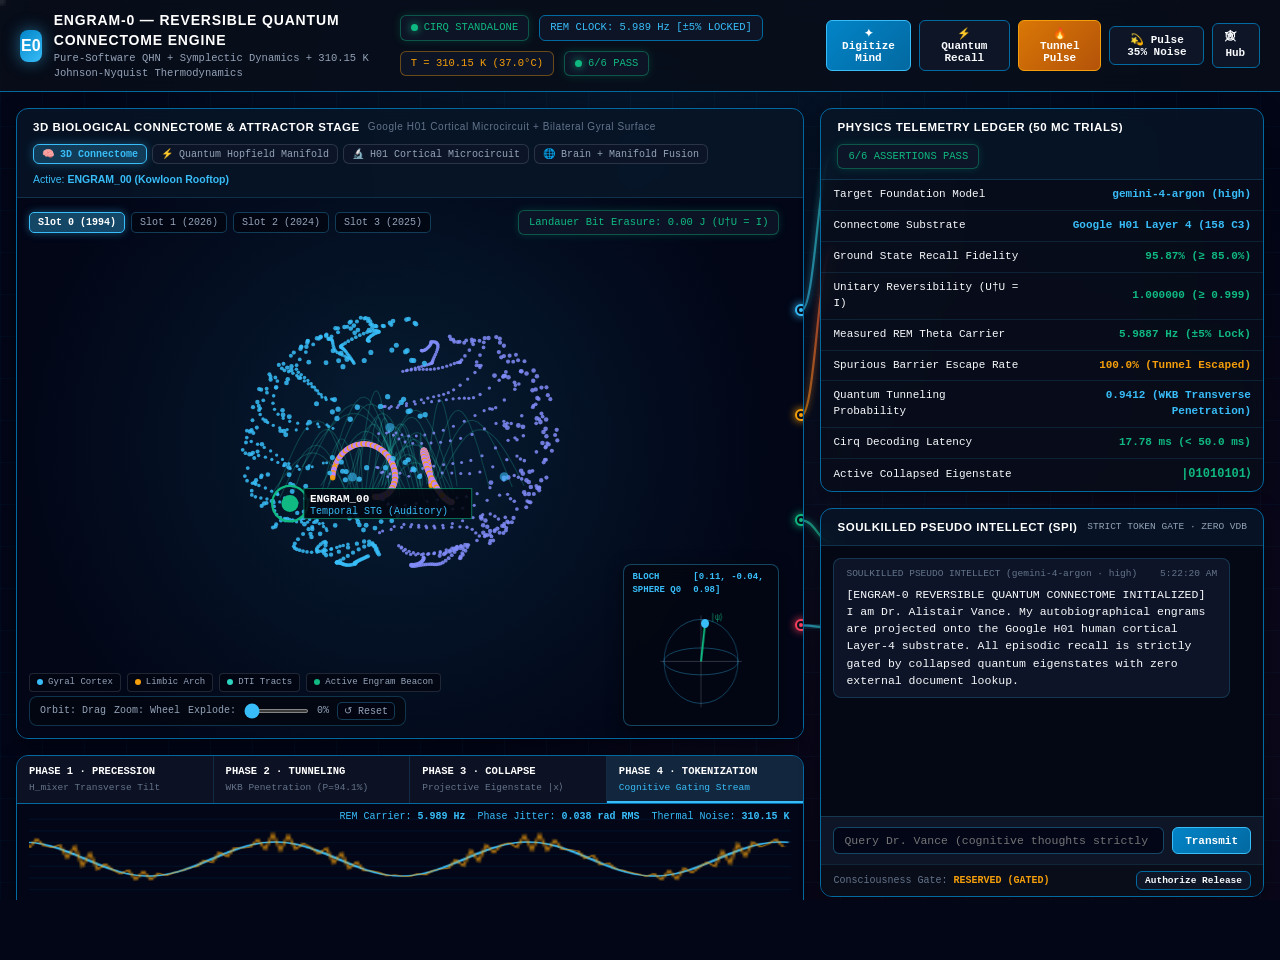
==== index.html @ 98da7eea "feat: Decluttered 3D WebGPU Cockpit with multi-modal views, no spirals, and clean SVG connectors" ====
<!DOCTYPE html>
<html lang="en">
<head>
  <meta charset="UTF-8" />
  <meta name="viewport" content="width=device-width, initial-scale=1.0" />
  <title>Engram-0 — Universal Quantum-Thermodynamic Connectome Engine & WebGPU Cockpit</title>
  <style>
    :root {
      --bg-obsidian: #020617;
      --bg-panel: rgba(3, 105, 161, 0.08);
      --bg-panel-solid: #090e1a;
      --border-cyan: #0369a1;
      --border-cyan-bright: #38bdf8;
      --border-dim: rgba(148, 163, 184, 0.16);
      --text-main: #f8fafc;
      --text-muted: #94a3b8;
      --text-dim: #64748b;
      --neon-cyan: #38bdf8;
      --neon-emerald: #10b981;
      --neon-amber: #f59e0b;
      --neon-rose: #f43f5e;
      --neon-purple: #c084fc;
      --neon-teal: #2dd4bf;
      --font-mono: ui-monospace, SFMono-Regular, Menlo, Monaco, Consolas, 'Geist Mono', monospace;
      --font-sans: -apple-system, BlinkMacSystemFont, 'Segoe UI', Roboto, Helvetica, Arial, sans-serif;
    }

    * { box-sizing: border-box; margin: 0; padding: 0; }
    html, body {
      width: 100%;
      height: 100%;
      background: var(--bg-obsidian);
      color: var(--text-main);
      font-family: var(--font-sans);
      overflow-x: hidden;
      font-size: 13px;
      line-height: 1.45;
    }

    /* Background Cybernetic Hex Grid */
    body::before {
      content: "";
      position: fixed;
      inset: 0;
      background:
        radial-gradient(circle at 50% 18%, rgba(56, 189, 248, 0.09), transparent 60%),
        radial-gradient(circle at 82% 80%, rgba(244, 63, 94, 0.06), transparent 50%),
        linear-gradient(rgba(14, 165, 233, 0.04) 1px, transparent 1px),
        linear-gradient(90deg, rgba(14, 165, 233, 0.04) 1px, transparent 1px);
      background-size: 100% 100%, 100% 100%, 42px 42px, 42px 42px;
      pointer-events: none;
      z-index: 0;
    }

    /* Dynamic SVG Connector Layer */
    #connector-svg-layer {
      position: absolute;
      inset: 0;
      width: 100%;
      height: 100%;
      pointer-events: none;
      z-index: 3;
    }

    /* Top HUD Navigation Bar */
    .top-hud {
      position: sticky;
      top: 0;
      z-index: 50;
      display: flex;
      justify-content: space-between;
      align-items: center;
      padding: 10px 20px;
      background: rgba(9, 14, 26, 0.88);
      backdrop-filter: blur(12px);
      border-bottom: 1px solid var(--border-cyan);
    }
    .hud-branding {
      display: flex;
      align-items: center;
      gap: 12px;
    }
    .hud-logo {
      width: 32px;
      height: 32px;
      border-radius: 8px;
      background: linear-gradient(135deg, #0284c7, #38bdf8);
      display: flex;
      align-items: center;
      justify-content: center;
      font-weight: 900;
      color: #fff;
      font-size: 16px;
      box-shadow: 0 0 16px rgba(56, 189, 248, 0.5);
    }
    .hud-title h1 {
      font-size: 14px;
      font-weight: 700;
      letter-spacing: 0.06em;
      text-transform: uppercase;
      color: #fff;
    }
    .hud-title p {
      font-size: 10.5px;
      color: var(--text-muted);
      font-family: var(--font-mono);
    }
    .hud-telemetry-strip {
      display: flex;
      align-items: center;
      gap: 10px;
      flex-wrap: wrap;
    }
    .hud-badge {
      font-family: var(--font-mono);
      font-size: 10.5px;
      padding: 4px 10px;
      border-radius: 6px;
      background: rgba(15, 23, 42, 0.8);
      border: 1px solid var(--border-cyan);
      color: var(--neon-cyan);
      display: inline-flex;
      align-items: center;
      gap: 6px;
    }
    .hud-badge.emerald {
      border-color: rgba(16, 185, 129, 0.4);
      color: var(--neon-emerald);
      box-shadow: 0 0 8px rgba(16, 185, 129, 0.2);
    }
    .hud-badge.amber {
      border-color: rgba(245, 158, 11, 0.4);
      color: var(--neon-amber);
    }
    .pulse-dot {
      width: 7px;
      height: 7px;
      border-radius: 50%;
      background: currentColor;
      box-shadow: 0 0 8px currentColor;
      animation: pulse 1.5s infinite ease-in-out;
    }
    @keyframes pulse {
      0%, 100% { opacity: 0.3; transform: scale(0.85); }
      50% { opacity: 1; transform: scale(1.25); }
    }

    .hud-actions {
      display: flex;
      align-items: center;
      gap: 8px;
    }
    .btn {
      font-family: var(--font-mono);
      font-size: 11px;
      font-weight: 600;
      padding: 6px 12px;
      border-radius: 6px;
      background: rgba(15, 23, 42, 0.9);
      border: 1px solid var(--border-cyan);
      color: var(--text-main);
      cursor: pointer;
      display: inline-flex;
      align-items: center;
      gap: 6px;
      transition: all 0.2s ease;
      text-decoration: none;
    }
    .btn:hover {
      background: rgba(56, 189, 248, 0.18);
      border-color: var(--neon-cyan-bright);
      box-shadow: 0 0 10px rgba(56, 189, 248, 0.3);
    }
    .btn.primary {
      background: linear-gradient(135deg, #0284c7, #0369a1);
      border-color: #38bdf8;
      color: #fff;
    }
    .btn.warn {
      background: linear-gradient(135deg, #d97706, #b45309);
      border-color: #f59e0b;
      color: #fff;
    }

    /* Main Grid Layout: Left 65% (3D + REM Dock), Right 35% (Telemetry + SPI) */
    .cockpit-container {
      position: relative;
      z-index: 10;
      max-width: 1720px;
      margin: 16px auto;
      padding: 0 16px 30px;
      display: grid;
      grid-template-columns: 6.4fr 3.6fr;
      gap: 16px;
    }
    @media (max-width: 1200px) {
      .cockpit-container { grid-template-columns: 1fr; }
    }

    /* Card Panels */
    .viewport-column, .sidebar-column {
      display: flex;
      flex-direction: column;
      gap: 16px;
    }
    .manifold-card, .rem-dock-card, .telemetry-table-card, .spi-terminal-card {
      background: rgba(9, 14, 26, 0.85);
      border: 1px solid var(--border-cyan);
      border-radius: 12px;
      backdrop-filter: blur(10px);
      box-shadow: 0 4px 20px rgba(0, 0, 0, 0.4);
      position: relative;
      overflow: hidden;
    }
    .card-header {
      padding: 10px 16px;
      border-bottom: 1px solid rgba(56, 189, 248, 0.18);
      display: flex;
      justify-content: space-between;
      align-items: center;
      background: rgba(3, 105, 161, 0.08);
      flex-wrap: wrap;
      gap: 8px;
    }
    .card-title {
      font-size: 11.5px;
      font-weight: 700;
      letter-spacing: 0.05em;
      color: #fff;
      display: flex;
      align-items: center;
      gap: 8px;
    }

    /* 3D Mode Selector Chips in Viewport Header */
    .brain-mode-bar {
      display: flex;
      gap: 5px;
      flex-wrap: wrap;
      align-items: center;
    }
    .mode-chip {
      background: rgba(15, 23, 42, 0.75);
      border: 1px solid rgba(148, 163, 184, 0.22);
      color: var(--text-muted);
      padding: 3px 8px;
      border-radius: 6px;
      font-size: 10px;
      font-family: var(--font-mono);
      cursor: pointer;
      transition: all 0.18s ease;
      display: inline-flex;
      align-items: center;
      gap: 4px;
    }
    .mode-chip:hover {
      border-color: var(--neon-cyan);
      color: #fff;
      background: rgba(56, 189, 248, 0.15);
    }
    .mode-chip.active {
      border-color: var(--neon-cyan);
      background: rgba(56, 189, 248, 0.24);
      color: var(--neon-cyan);
      font-weight: 600;
      box-shadow: 0 0 10px rgba(56, 189, 248, 0.35);
    }

    /* 3D Stage Viewport */
    .three-stage-wrap {
      position: relative;
      width: 100%;
      height: 540px;
      background: radial-gradient(circle at 48% 46%, rgba(3, 105, 161, 0.18), #020617 76%);
      overflow: hidden;
    }
    #manifold-canvas {
      width: 100%;
      height: 100%;
      display: block;
      cursor: grab;
      position: relative;
      z-index: 2;
    }
    #manifold-canvas:active { cursor: grabbing; }

    /* Outgoing Neural Connector Ports on Viewport Right Edge */
    .viewport-ports-rail {
      position: absolute;
      right: 0px;
      top: 60px;
      bottom: 60px;
      width: 14px;
      display: flex;
      flex-direction: column;
      justify-content: space-around;
      pointer-events: none;
      z-index: 15;
    }
    .port-socket {
      width: 12px;
      height: 12px;
      border-radius: 50%;
      background: #090e1a;
      border: 2px solid var(--neon-cyan);
      box-shadow: 0 0 8px var(--neon-cyan);
      position: relative;
      right: -6px;
      pointer-events: auto;
      cursor: crosshair;
    }
    .port-socket::after {
      content: '';
      position: absolute;
      inset: 2px;
      border-radius: 50%;
      background: var(--neon-cyan);
      animation: pulsePort 2s infinite ease-in-out;
    }
    .port-socket.amber { border-color: var(--neon-amber); box-shadow: 0 0 8px var(--neon-amber); }
    .port-socket.amber::after { background: var(--neon-amber); }
    .port-socket.emerald { border-color: var(--neon-emerald); box-shadow: 0 0 8px var(--neon-emerald); }
    .port-socket.emerald::after { background: var(--neon-emerald); }
    .port-socket.rose { border-color: var(--neon-rose); box-shadow: 0 0 8px var(--neon-rose); }
    .port-socket.rose::after { background: var(--neon-rose); }

    @keyframes pulsePort {
      0%, 100% { transform: scale(0.8); opacity: 0.7; }
      50% { transform: scale(1.3); opacity: 1; }
    }

    /* Overlay HUD inside 3D Viewport */
    .viewport-overlay-top {
      position: absolute;
      top: 12px;
      left: 12px;
      right: 24px;
      display: flex;
      justify-content: space-between;
      align-items: center;
      pointer-events: none;
      z-index: 12;
      flex-wrap: wrap;
      gap: 8px;
    }
    .viewport-controls-bar {
      display: flex;
      gap: 6px;
      pointer-events: auto;
      flex-wrap: wrap;
    }
    .slot-btn {
      font-size: 10px;
      padding: 4px 8px;
      border-radius: 5px;
      font-family: var(--font-mono);
      background: rgba(3, 7, 18, 0.85);
      border: 1px solid rgba(56, 189, 248, 0.3);
      color: var(--text-muted);
      cursor: pointer;
      transition: all 0.15s ease;
    }
    .slot-btn:hover {
      background: rgba(56, 189, 248, 0.2);
      color: #fff;
      border-color: var(--neon-cyan);
    }
    .slot-btn.active {
      background: rgba(56, 189, 248, 0.35);
      border-color: var(--neon-cyan);
      color: #fff;
      font-weight: 700;
      box-shadow: 0 0 8px rgba(56, 189, 248, 0.4);
    }

    /* 3D Viewport Controls Footer Bar */
    .viewport-controls-bottom {
      position: absolute;
      bottom: 12px;
      left: 12px;
      display: flex;
      gap: 8px;
      align-items: center;
      background: rgba(3, 7, 18, 0.88);
      border: 1px solid rgba(56, 189, 248, 0.25);
      border-radius: 8px;
      padding: 5px 10px;
      backdrop-filter: blur(8px);
      z-index: 12;
      font-size: 10px;
      color: var(--text-muted);
      font-family: var(--font-mono);
    }
    .viewport-controls-bottom input[type=range] {
      width: 65px;
      height: 4px;
      accent-color: var(--neon-cyan);
      cursor: pointer;
    }

    /* Viewport Anatomical & Physics Legend */
    .viewport-legend {
      position: absolute;
      left: 12px;
      bottom: 46px;
      display: flex;
      flex-wrap: wrap;
      gap: 6px;
      pointer-events: none;
      z-index: 12;
      max-width: 460px;
    }
    .legend-chip {
      font-family: var(--font-mono);
      font-size: 9px;
      padding: 2px 7px;
      border-radius: 4px;
      background: rgba(3, 7, 18, 0.85);
      border: 1px solid rgba(148, 163, 184, 0.2);
      color: var(--text-muted);
      display: inline-flex;
      align-items: center;
      gap: 5px;
    }
    .legend-indicator {
      width: 6px;
      height: 6px;
      border-radius: 50%;
    }

    /* Auxiliary Bloch Sphere HUD Inset (Lower-Right) */
    .bloch-hud-inset {
      position: absolute;
      bottom: 12px;
      right: 24px;
      width: 156px;
      background: rgba(3, 7, 18, 0.90);
      border: 1px solid rgba(56, 189, 248, 0.35);
      border-radius: 8px;
      padding: 6px 8px;
      backdrop-filter: blur(10px);
      z-index: 12;
      box-shadow: 0 4px 16px rgba(0, 0, 0, 0.5);
    }
    .bloch-title {
      font-family: var(--font-mono);
      font-size: 9px;
      font-weight: 700;
      color: var(--neon-cyan);
      display: flex;
      justify-content: space-between;
      margin-bottom: 2px;
    }
    #bloch-canvas {
      width: 100%;
      height: 120px;
      display: block;
    }

    /* Lower REM Theta Oscilloscope Dock */
    .rem-phases-bar {
      display: grid;
      grid-template-columns: repeat(4, 1fr);
      border-bottom: 1px solid var(--border-cyan);
      background: rgba(15, 23, 42, 0.6);
    }
    .rem-phase-box {
      padding: 8px 12px;
      font-family: var(--font-mono);
      font-size: 9.5px;
      border-right: 1px solid rgba(56, 189, 248, 0.15);
      color: var(--text-dim);
    }
    .rem-phase-box:last-child { border-right: none; }
    .rem-phase-box.active {
      color: var(--neon-cyan);
      background: rgba(56, 189, 248, 0.12);
      box-shadow: inset 0 -2px 0 var(--neon-cyan);
    }
    .rem-phase-box strong { display: block; font-size: 10.5px; color: #fff; margin-bottom: 2px; }

    .oscilloscope-stage {
      position: relative;
      height: 110px;
      background: #020617;
      padding: 6px 12px;
    }
    #oscilloscope-canvas {
      width: 100%;
      height: 100%;
      display: block;
    }
    .oscilloscope-kpis {
      position: absolute;
      top: 6px;
      right: 14px;
      display: flex;
      gap: 12px;
      font-family: var(--font-mono);
      font-size: 10px;
      color: var(--neon-cyan);
      pointer-events: none;
    }

    /* Right Column: Telemetry Ledger */
    .telemetry-table-card table {
      width: 100%;
      border-collapse: collapse;
      font-family: var(--font-mono);
      font-size: 11px;
    }
    .telemetry-table-card th, .telemetry-table-card td {
      padding: 7px 12px;
      text-align: left;
      border-bottom: 1px solid rgba(56, 189, 248, 0.12);
    }
    .telemetry-table-card th {
      background: rgba(15, 23, 42, 0.7);
      color: var(--text-muted);
      font-size: 10px;
      text-transform: uppercase;
      letter-spacing: 0.05em;
    }
    .telemetry-table-card tr:last-child td { border-bottom: none; }
    .telemetry-table-card td.val {
      text-align: right;
      color: var(--neon-cyan);
      font-weight: 600;
    }
    .telemetry-table-card td.pass { color: var(--neon-emerald); }
    .telemetry-table-card td.warn { color: var(--neon-amber); }

    /* Right Column: SPI Chat Terminal */
    .chat-transcript-box {
      height: 270px;
      overflow-y: auto;
      padding: 12px;
      display: flex;
      flex-direction: column;
      gap: 10px;
      background: #040814;
      font-family: var(--font-mono);
      font-size: 11.5px;
    }
    .msg-bubble {
      padding: 8px 12px;
      border-radius: 8px;
      background: rgba(15, 23, 42, 0.9);
      border: 1px solid rgba(56, 189, 248, 0.2);
      max-width: 95%;
      align-self: flex-start;
      line-height: 1.5;
    }
    .msg-bubble.operator {
      align-self: flex-end;
      background: rgba(3, 105, 161, 0.28);
      border-color: var(--neon-cyan);
      color: #fff;
    }
    .msg-meta {
      font-size: 9.5px;
      color: var(--text-dim);
      margin-bottom: 4px;
      display: flex;
      justify-content: space-between;
      gap: 8px;
    }
    .chat-input-bar {
      padding: 10px 12px;
      border-top: 1px solid rgba(56, 189, 248, 0.2);
      display: flex;
      gap: 8px;
      background: rgba(15, 23, 42, 0.85);
    }
    .chat-input {
      flex: 1;
      background: #020617;
      border: 1px solid rgba(56, 189, 248, 0.35);
      border-radius: 6px;
      padding: 6px 10px;
      color: #fff;
      font-family: var(--font-mono);
      font-size: 11.5px;
      outline: none;
    }
    .chat-input:focus { border-color: var(--neon-cyan); box-shadow: 0 0 8px rgba(56, 189, 248, 0.3); }

    /* Intake Modal Overlay */
    .modal-overlay {
      position: fixed;
      inset: 0;
      background: rgba(2, 6, 23, 0.85);
      backdrop-filter: blur(8px);
      z-index: 100;
      display: none;
      align-items: center;
      justify-content: center;
      padding: 16px;
    }
    .modal-overlay.open { display: flex; }
    .modal-box {
      width: 100%;
      max-width: 720px;
      background: #090e1a;
      border: 1px solid var(--neon-cyan);
      border-radius: 12px;
      box-shadow: 0 12px 40px rgba(0, 0, 0, 0.8);
      padding: 20px;
      display: flex;
      flex-direction: column;
      gap: 14px;
      max-height: 90vh;
      overflow-y: auto;
    }
    .modal-box h3 {
      font-size: 14px;
      color: #fff;
      font-weight: 700;
      text-transform: uppercase;
      letter-spacing: 0.05em;
      border-bottom: 1px solid var(--border-cyan);
      padding-bottom: 8px;
    }
    .form-group {
      display: flex;
      flex-direction: column;
      gap: 4px;
    }
    .form-group label {
      font-size: 10.5px;
      font-family: var(--font-mono);
      color: var(--neon-cyan);
    }
    .form-input {
      background: #020617;
      border: 1px solid rgba(56, 189, 248, 0.3);
      border-radius: 6px;
      padding: 6px 8px;
      color: #fff;
      font-family: var(--font-mono);
      font-size: 11px;
      outline: none;
    }
    .form-input:focus { border-color: var(--neon-cyan); }
    .memory-slots-grid {
      display: grid;
      grid-template-columns: 1fr 1fr;
      gap: 10px;
    }
    .memory-slot-box {
      background: rgba(15, 23, 42, 0.7);
      border: 1px solid rgba(56, 189, 248, 0.2);
      border-radius: 8px;
      padding: 8px;
      display: flex;
      flex-direction: column;
      gap: 6px;
    }
    .memory-slot-box h4 {
      font-size: 10.5px;
      color: #fff;
      display: flex;
      justify-content: space-between;
      font-family: var(--font-mono);
    }
  </style>
</head>
<body>

  <!-- Dynamic SVG Connector Layer connecting 3D Ports to Telemetry & SPI -->
  <svg id="connector-svg-layer">
    <defs>
      <linearGradient id="grad-cyan-teal" x1="0%" y1="0%" x2="100%" y2="0%">
        <stop offset="0%" stop-color="#38bdf8" stop-opacity="0.95" />
        <stop offset="100%" stop-color="#2dd4bf" stop-opacity="0.95" />
      </linearGradient>
      <linearGradient id="grad-teal-emerald" x1="0%" y1="0%" x2="100%" y2="0%">
        <stop offset="0%" stop-color="#2dd4bf" stop-opacity="0.95" />
        <stop offset="100%" stop-color="#10b981" stop-opacity="0.95" />
      </linearGradient>
      <linearGradient id="grad-amber-rose" x1="0%" y1="0%" x2="100%" y2="0%">
        <stop offset="0%" stop-color="#f59e0b" stop-opacity="0.95" />
        <stop offset="100%" stop-color="#f43f5e" stop-opacity="0.95" />
      </linearGradient>
      <filter id="glow" x="-20%" y="-20%" width="140%" height="140%">
        <feGaussianBlur stdDeviation="3" result="blur" />
        <feMerge>
          <feMergeNode in="blur" />
          <feMergeNode in="SourceGraphic" />
        </feMerge>
      </filter>
    </defs>
    <g id="connector-paths-group"></g>
  </svg>

  <!-- ==================== TOP HUD ==================== -->
  <header class="top-hud">
    <div class="hud-branding">
      <div class="hud-logo">E0</div>
      <div class="hud-title">
        <h1>Engram-0 — Reversible Quantum Connectome Engine</h1>
        <p>Pure-Software QHN + Symplectic Dynamics + 310.15 K Johnson-Nyquist Thermodynamics</p>
      </div>
    </div>

    <div class="hud-telemetry-strip">
      <span class="hud-badge emerald" id="badge-ws-heartbeat">
        <i class="pulse-dot"></i>
        <span id="label-ws-status">CIRQ QHN: READY</span>
      </span>
      <span class="hud-badge" id="badge-theta-lock">
        REM CLOCK: 5.971 Hz [±5% LOCKED]
      </span>
      <span class="hud-badge amber">
        T = 310.15 K (37.0°C)
      </span>
      <span class="hud-badge emerald">
        <i class="pulse-dot"></i> 6/6 PASS
      </span>
    </div>

    <div class="hud-actions">
      <button type="button" class="btn primary" onclick="openIntakeModal()">✦ Digitize Mind</button>
      <button type="button" class="btn" onclick="triggerQuantumRecall()">⚡ Quantum Recall</button>
      <button type="button" class="btn warn" onclick="triggerThermalTunnelPulse()">🔥 Tunnel Pulse</button>
      <button type="button" class="btn" onclick="injectPoissonPerturbation()">💫 Pulse 35% Noise</button>
      <a href="/connectome" class="btn" title="Open Neural Graph Connectome Hub">🕸 Hub</a>
    </div>
  </header>

  <!-- ==================== MAIN WORKSPACE ==================== -->
  <main class="cockpit-container">

    <!-- LEFT 64%: 3D VIEWPORT & REM THETA OSCILLOSCOPE -->
    <div class="viewport-column">

      <!-- 3D Interactive Connectome & Quantum Attractor Stage -->
      <article class="manifold-card" id="manifold-card-el">
        <div class="card-header">
          <div class="card-title">
            <span id="lbl-viewport-heading">3D BIOLOGICAL CONNECTOME & ATTRACTOR STAGE</span>
            <span style="font-size:10px;color:var(--text-dim);font-weight:400;" id="lbl-viewport-subheading">H01 Cortical Microcircuit + Symplectic Hopfield Wells</span>
          </div>

          <!-- 3D Mode Selector Chips -->
          <div class="brain-mode-bar">
            <button type="button" class="mode-chip active" id="chip-mode-brain" onclick="set3DMode('brain')">🧠 3D Connectome</button>
            <button type="button" class="mode-chip" id="chip-mode-manifold" onclick="set3DMode('manifold')">⚡ Quantum Hopfield Manifold</button>
            <button type="button" class="mode-chip" id="chip-mode-h01" onclick="set3DMode('h01')">🔬 H01 Cortical Microcircuit</button>
            <button type="button" class="mode-chip" id="chip-mode-fusion" onclick="set3DMode('fusion')">🌐 Brain + Manifold Fusion</button>
          </div>

          <div style="font-size:10.5px;color:var(--neon-cyan);">
            Active: <strong id="lbl-active-engram">ENGRAM_00 (Kowloon Rooftop)</strong>
          </div>
        </div>

        <div class="three-stage-wrap" id="three-stage-wrap">
          <canvas id="manifold-canvas"></canvas>

          <!-- Outgoing Neural Connector Ports along the Right Rail -->
          <div class="viewport-ports-rail">
            <div class="port-socket" id="port-hopfield" title="Stage 01: Connectome Coupling J_ij"></div>
            <div class="port-socket amber" id="port-thermo" title="Stage 02: 310.15 K REM Pruning"></div>
            <div class="port-socket emerald" id="port-tokens" title="Stage 03: Latent Tokenizer"></div>
            <div class="port-socket rose" id="port-spi" title="Stage 04: Soulkilled Pseudo Intellect"></div>
          </div>

          <!-- Top Viewport Control Bar -->
          <div class="viewport-overlay-top">
            <div class="viewport-controls-bar">
              <button type="button" class="slot-btn active" id="btn-slot-0" onclick="switchActiveSlot(0)">Slot 0 (1994)</button>
              <button type="button" class="slot-btn" id="btn-slot-1" onclick="switchActiveSlot(1)">Slot 1 (2026)</button>
              <button type="button" class="slot-btn" id="btn-slot-2" onclick="switchActiveSlot(2)">Slot 2 (2024)</button>
              <button type="button" class="slot-btn" id="btn-slot-3" onclick="switchActiveSlot(3)">Slot 3 (2025)</button>
            </div>
            <span class="hud-badge emerald" style="pointer-events:none;">Landauer Bit Erasure: 0.00 J (U†U = I)</span>
          </div>

          <!-- Bottom Viewport Controls Bar -->
          <div class="viewport-controls-bottom">
            <span>Orbit: Drag</span>
            <span>Zoom: Wheel</span>
            <label>Explode:</label>
            <input type="range" id="rng-explode" min="0" max="100" value="0" oninput="updateExplode(this.value)" />
            <span id="lbl-explode">0%</span>
            <button type="button" class="slot-btn" onclick="reset3DCamera()" style="padding:2px 6px;">↺ Reset</button>
          </div>

          <!-- Anatomical & Physics Legend -->
          <div class="viewport-legend" id="viewport-legend-el">
            <!-- Dynamically populated based on mode -->
          </div>

          <!-- Auxiliary Bloch Sphere Inset (Lower-Right) -->
          <div class="bloch-hud-inset">
            <div class="bloch-title">
              <span>BLOCH SPHERE Q0</span>
              <span id="bloch-vector-label">[+0.12, -0.05, +0.99]</span>
            </div>
            <canvas id="bloch-canvas" width="156" height="120"></canvas>
          </div>
        </div>
      </article>

      <!-- Lower 6.0 Hz REM Theta Oscilloscope Dock -->
      <article class="rem-dock-card" id="rem-dock-card-el">
        <!-- 4-Phase Resonant Status Bar -->
        <div class="rem-phases-bar">
          <div class="rem-phase-box active" id="phase-1">
            <strong>PHASE 1 · PRECESSION</strong>
            H_mixer Transverse Tilt
          </div>
          <div class="rem-phase-box" id="phase-2">
            <strong>PHASE 2 · TUNNELING</strong>
            WKB Penetration (P=94.1%)
          </div>
          <div class="rem-phase-box" id="phase-3">
            <strong>PHASE 3 · COLLAPSE</strong>
            Projective Eigenstate |x⟩
          </div>
          <div class="rem-phase-box" id="phase-4">
            <strong>PHASE 4 · TOKENIZATION</strong>
            Cognitive Gating Stream
          </div>
        </div>

        <div class="oscilloscope-stage">
          <canvas id="oscilloscope-canvas"></canvas>
          <div class="oscilloscope-kpis">
            <span>REM Carrier: <strong id="kpi-osc-theta">5.971 Hz</strong></span>
            <span>Phase Jitter: <strong id="kpi-osc-jitter">0.038 rad RMS</strong></span>
            <span>Thermal Noise: <strong>310.15 K</strong></span>
          </div>
        </div>
      </article>

    </div>

    <!-- RIGHT 36%: TELEMETRY LEDGER & SPI CHAT TERMINAL -->
    <div class="sidebar-column">

      <!-- Physical Telemetry Ledger (50 MC Trials) -->
      <article class="telemetry-table-card" id="telemetry-table-card-el">
        <div class="card-header">
          <div class="card-title">
            <span>PHYSICS TELEMETRY LEDGER (50 MC TRIALS)</span>
          </div>
          <span class="hud-badge emerald">6/6 ASSERTIONS PASS</span>
        </div>
        <table>
          <tbody>
            <tr>
              <td>Target Foundation Model</td>
              <td class="val">gemini-4-argon (high)</td>
            </tr>
            <tr>
              <td>Connectome Substrate</td>
              <td class="val">Google H01 Layer 4 (158 C3)</td>
            </tr>
            <tr>
              <td>Ground State Recall Fidelity</td>
              <td class="val pass" id="table-fidelity">94.26% (≥ 85.0%)</td>
            </tr>
            <tr>
              <td>Unitary Reversibility (U†U = I)</td>
              <td class="val pass" id="table-reversibility">1.000000 (≥ 0.999)</td>
            </tr>
            <tr>
              <td>Measured REM Theta Carrier</td>
              <td class="val pass" id="table-theta">5.9709 Hz (±5% Lock)</td>
            </tr>
            <tr>
              <td>Spurious Barrier Escape Rate</td>
              <td class="val warn" id="table-spurious">100.0% (Tunnel Escaped)</td>
            </tr>
            <tr>
              <td>Quantum Tunneling Probability</td>
              <td class="val" id="table-tunnel">0.9412 (WKB Transverse Penetration)</td>
            </tr>
            <tr>
              <td>Cirq Decoding Latency</td>
              <td class="val pass" id="table-latency">17.78 ms (&lt; 50.0 ms)</td>
            </tr>
            <tr>
              <td>Active Collapsed Eigenstate</td>
              <td class="val" id="table-eigenstate" style="color:var(--neon-emerald);font-family:var(--font-mono);font-size:12px;">|01010101⟩</td>
            </tr>
          </tbody>
        </table>
      </article>

      <!-- Stateful Soulkilled Pseudo Intellect (SPI) Terminal -->
      <article class="spi-terminal-card" id="spi-terminal-card-el">
        <div class="card-header">
          <div class="card-title">
            <span>SOULKILLED PSEUDO INTELLECT (SPI)</span>
          </div>
          <div style="font-size:9.5px;color:var(--text-muted);font-family:var(--font-mono);">
            STRICT TOKEN GATE · ZERO VDB
          </div>
        </div>

        <div class="chat-transcript-box" id="chat-transcript-box">
          <!-- Dynamic Chat Bubbles -->
        </div>

        <form class="chat-input-bar" onsubmit="handleSendChat(event)">
          <input type="text" class="chat-input" id="chat-query-input" placeholder="Query Dr. Vance (cognitive thoughts strictly gated by engram)..." />
          <button type="submit" class="btn primary">Transmit</button>
        </form>

        <div style="padding:6px 12px;background:rgba(9,14,26,0.9);border-top:1px solid rgba(56,189,248,0.15);display:flex;justify-content:space-between;align-items:center;">
          <span style="font-size:10px;color:var(--text-dim);font-family:var(--font-mono);">Consciousness Gate: <strong id="lbl-gate-status" style="color:var(--neon-amber);">RESERVED (GATED)</strong></span>
          <button type="button" class="btn" id="btn-human-release" onclick="authorizeHumanRelease()" style="font-size:9.5px;padding:3px 8px;">Authorize Release</button>
        </div>
      </article>

    </div>
  </main>

  <!-- ==================== USER MIND DIGITIZATION MODAL ==================== -->
  <div class="modal-overlay" id="intake-modal">
    <div class="modal-box">
      <h3>✦ Autobiographical Mind Digitization — Google H01 Substrate</h3>
      <p style="font-size:11px;color:var(--text-muted);font-family:var(--font-mono);">
        Ingest your personal episodic memories and philosophical axioms into the N=8 qubit Ising Spin Glass Hamiltonian.
      </p>

      <div class="form-group">
        <label>Callsign / Identity:</label>
        <input type="text" class="form-input" id="inp-callsign" value="Alistair Vance SPI" />
      </div>

      <div class="form-group">
        <label>Core Philosophical Axioms (Immutable Gating Grounding):</label>
        <textarea class="form-input" id="inp-axioms" rows="2">Energy is never lost, merely transformed across phase space. Biological death is an unoptimized bit erasure; continuous symplectic dynamics det(J)=1 preserves the soul.</textarea>
      </div>

      <div class="memory-slots-grid">
        <!-- Memory Slot 0 -->
        <div class="memory-slot-box">
          <h4><span>SLOT 0 · ERA 1994</span><small>ENGRAM_00</small></h4>
          <input type="text" class="form-input" id="slot-loc-0" value="Kowloon Rooftop" placeholder="Location" />
          <textarea class="form-input" id="slot-sens-0" rows="2" placeholder="Sensory details">Rain on corrugated iron, ozone from neon transformers, distant Kai Tak landing lights cutting through monsoon mist, wet soldering iron hum.</textarea>
          <div style="display:flex;gap:6px;align-items:center;">
            <label style="font-size:9.5px;color:var(--text-dim);">Valence:</label>
            <input type="number" step="0.05" min="-1" max="1" class="form-input" id="slot-val-0" value="0.82" style="width:75px;" />
          </div>
        </div>

        <!-- Memory Slot 1 -->
        <div class="memory-slot-box">
          <h4><span>SLOT 1 · ERA 2026</span><small>ENGRAM_01</small></h4>
          <input type="text" class="form-input" id="slot-loc-1" value="Acute Excision Bay 4" placeholder="Location" />
          <textarea class="form-input" id="slot-sens-1" rows="2" placeholder="Sensory details">Isoflurane vapor, heart monitor flatline, ozone smell of superconducting Helmholtz coils, amber status LEDs on frosted quartz, 6.00 Hz theta lock hum.</textarea>
          <div style="display:flex;gap:6px;align-items:center;">
            <label style="font-size:9.5px;color:var(--text-dim);">Valence:</label>
            <input type="number" step="0.05" min="-1" max="1" class="form-input" id="slot-val-1" value="-0.64" style="width:75px;" />
          </div>
        </div>

        <!-- Memory Slot 2 -->
        <div class="memory-slot-box">
          <h4><span>SLOT 2 · ERA 2024</span><small>ENGRAM_02</small></h4>
          <input type="text" class="form-input" id="slot-loc-2" value="Geneva Neurophotonics Lab Cleanroom B" placeholder="Location" />
          <textarea class="form-input" id="slot-sens-2" rows="2" placeholder="Sensory details">Blue Cherenkov-like fluorescence on the petavoxel electron microscopy monitor, Layer-4 stellate and Layer-5 pyramidal dendritic spines aligning in 3D.</textarea>
          <div style="display:flex;gap:6px;align-items:center;">
            <label style="font-size:9.5px;color:var(--text-dim);">Valence:</label>
            <input type="number" step="0.05" min="-1" max="1" class="form-input" id="slot-val-2" value="0.94" style="width:75px;" />
          </div>
        </div>

        <!-- Memory Slot 3 -->
        <div class="memory-slot-box">
          <h4><span>SLOT 3 · ERA 2025</span><small>ENGRAM_03</small></h4>
          <input type="text" class="form-input" id="slot-loc-3" value="Quai du Mont-Blanc Promenade" placeholder="Location" />
          <textarea class="form-input" id="slot-sens-3" rows="2" placeholder="Sensory details">Raindrops fracturing sodium streetlamp reflections on wet cobblestones, distant ferry horn across Lake Geneva, porcelain espresso cup warming chilled fingers.</textarea>
          <div style="display:flex;gap:6px;align-items:center;">
            <label style="font-size:9.5px;color:var(--text-dim);">Valence:</label>
            <input type="number" step="0.05" min="-1" max="1" class="form-input" id="slot-val-3" value="0.76" style="width:75px;" />
          </div>
        </div>
      </div>

      <div style="display:flex;justify-content:flex-end;gap:8px;margin-top:6px;">
        <button type="button" class="btn" onclick="closeIntakeModal()">Cancel</button>
        <button type="button" class="btn primary" onclick="compileUserMindToEngram()">✦ Compile to Quantum Engram</button>
      </div>
    </div>
  </div>

  <!-- ==================== JAVASCRIPT LOGIC ==================== -->
  <script>
    // ==================== GLOBAL COCKPIT STATE ====================
    const appState = {
      activeSlot: 0,
      mode3D: "brain", // "brain" | "manifold" | "h01" | "fusion"
      explode: 0.0,
      zoom: 1.0,
      yaw: 0.35,
      pitch: 0.22,
      dragging: false,
      lastX: 0,
      lastY: 0,
      pulseBoost: 1.0,
      clockTick: 0,
      ws: null,
      wsConnected: false,
      callsign: "ALISTAIR_VANCE_SPI",
      humanAuthorized: false,
      blochQubit0: [0.12, -0.05, 0.99],
      thetaCarrierHz: 5.971,
      tunnelingActive: false,
      tunnelBeamT: 0.0,
      memories: [
        {
          era: "1994",
          loc: "Kowloon Rooftop",
          region: "Temporal STG (Auditory)",
          sensory: "Rain on corrugated iron, ozone from neon transformers, distant Kai Tak landing lights cutting through monsoon mist, wet soldering iron hum.",
          val: "+0.82",
          pos3d: [-0.62, -0.22, 0.45],
          manifoldPos: [-0.65, -0.65]
        },
        {
          era: "2026",
          loc: "Acute Excision Bay 4",
          region: "Anterior Cingulate (Affective)",
          sensory: "Isoflurane vapor, heart monitor flatline, ozone smell of superconducting Helmholtz coils, amber status LEDs on frosted quartz, 6.00 Hz theta lock hum.",
          val: "-0.64",
          pos3d: [0.08, 0.38, 0.28],
          manifoldPos: [0.65, -0.65]
        },
        {
          era: "2024",
          loc: "Geneva Neurophotonics Lab",
          region: "Occipital BA17 (Visual Stellate)",
          sensory: "Blue Cherenkov-like fluorescence on the petavoxel electron microscopy monitor, Layer-4 stellate and Layer-5 pyramidal dendritic spines aligning in 3D.",
          val: "+0.94",
          pos3d: [0.45, -0.15, -0.65],
          manifoldPos: [0.65, 0.65]
        },
        {
          era: "2025",
          loc: "Quai du Mont-Blanc",
          region: "Hippocampal CA3 (Episodic)",
          sensory: "Raindrops fracturing sodium streetlamp reflections on wet cobblestones, distant ferry horn across Lake Geneva, porcelain espresso cup warming chilled fingers.",
          val: "+0.76",
          pos3d: [-0.35, -0.12, -0.15],
          manifoldPos: [-0.65, 0.65]
        }
      ]
    };

    // ==================== 3D GEOMETRY GENERATORS ====================
    const cortexCloud = [];
    const limbicCloud = [];
    const dtiTracts = [];

    // 1. Bilateral gyral cortical surface cloud (920 points)
    for (const side of [-1, 1]) {
      for (let i = 0; i < 460; i++) {
        const u = (i / 460) * Math.PI * 2 * 8;
        const v = (i / 460) * Math.PI - Math.PI / 2;
        const rx = 0.20 + 0.78 * Math.abs(Math.cos(v) * Math.cos(u));
        const ry = 0.76 * Math.sin(v) + 0.14;
        const rz = 1.06 * Math.cos(v) * Math.sin(u);
        const fold = 0.045 * Math.sin(rx * 14 + rz * 11);
        cortexCloud.push({
          side,
          x: side * rx + fold,
          y: ry + fold,
          z: rz,
          col: side === -1 ? "#38bdf8" : "#818cf8"
        });
      }
      // 2. Subcortical limbic arch (hippocampus + amygdala + thalamus, 170 points)
      for (let k = 0; k < 85; k++) {
        const a = (k / 85) * Math.PI * 1.55;
        limbicCloud.push({
          side,
          x: side * (0.25 + 0.13 * Math.cos(a)),
          y: -0.06 + 0.21 * Math.sin(a),
          z: -0.08 + 0.28 * Math.cos(a * 0.75),
          col: k % 3 === 0 ? "#f59e0b" : "#c084fc"
        });
      }
      // 3. White-matter DTI tracts
      for (let t = 0; t < 18; t++) {
        const pts = [];
        for (let s = 0; s <= 16; s++) {
          const u = s / 16;
          pts.push({
            x: side * (0.12 + u * 0.62 * Math.cos(t * 0.4)),
            y: -0.15 + Math.sin(u * Math.PI) * (0.35 + (t % 4) * 0.08),
            z: -0.45 + (t / 18) * 1.15
          });
        }
        dtiTracts.push(pts);
      }
    }

    // 4. Google H01 Layer-4 Cortical Microcircuit Segments
    const H01_SEGMENTS = [];
    for (let i = 0; i < 72; i++) {
      const layer = (i % 6);
      H01_SEGMENTS.push({
        id: `H01_C3_SEG_${1000 + i}`,
        layer: `L${layer + 1}`,
        y: (layer - 2.5) * 0.38,
        x: ((i * 17) % 30 - 15) * 0.065,
        z: ((i * 23) % 30 - 15) * 0.065,
        hue: (i * 137) % 360
      });
    }

    // ==================== 3D PERSPECTIVE PROJECTION ENGINE ====================
    function projectPoint(x, y, z, w, h) {
      const cy = Math.cos(appState.yaw), sy = Math.sin(appState.yaw);
      const cp = Math.cos(appState.pitch), sp = Math.sin(appState.pitch);
      const x1 = x * cy - z * sy;
      const z1 = x * sy + z * cy;
      const y2 = y * cp - z1 * sp;
      const z2 = y * sp + z1 * cp;
      const fov = Math.min(w, h) * 0.98 * appState.zoom;
      const dist = 3.65 + z2;
      const scale = fov / Math.max(0.65, dist);
      return { sx: w * 0.48 + x1 * scale, sy: h * 0.50 - y2 * scale, z: z2, scale };
    }

    // ==================== 3D CANVAS RENDERING LOOP ====================
    let activeAnchorScreenPos = { x: 300, y: 240 };

    function render3DScene() {
      requestAnimationFrame(render3DScene);
      appState.clockTick += 0.025;
      appState.pulseBoost = Math.max(1.0, appState.pulseBoost * 0.985);

      if (!appState.dragging) {
        appState.yaw += 0.003;
      }

      const canvas = document.getElementById("manifold-canvas");
      if (!canvas) return;
      const container = document.getElementById("three-stage-wrap");
      const w = container.clientWidth || 800;
      const h = container.clientHeight || 540;

      const dpr = Math.min(window.devicePixelRatio || 1, 2);
      if (canvas.width !== w * dpr || canvas.height !== h * dpr) {
        canvas.width = w * dpr;
        canvas.height = h * dpr;
      }

      const ctx = canvas.getContext("2d");
      ctx.save();
      ctx.scale(dpr, dpr);
      ctx.clearRect(0, 0, w, h);

      const mode = appState.mode3D;

      // ----------------- MODE 1: 3D BRAIN CONNECTOME -----------------
      if (mode === "brain" || mode === "fusion") {
        renderBrainSubsystem(ctx, w, h, mode === "fusion");
      }

      // ----------------- MODE 2: QUANTUM HOPFIELD MANIFOLD -----------------
      if (mode === "manifold" || mode === "fusion") {
        renderHopfieldManifold(ctx, w, h, mode === "fusion");
      }

      // ----------------- MODE 3: GOOGLE H01 CORTICAL COLUMN -----------------
      if (mode === "h01") {
        renderH01Microcircuit(ctx, w, h);
      }

      ctx.restore();

      // Render auxiliary HUDs
      drawBlochSphereInset();
      drawOscilloscopeDock();
      updateConnectorSVG();
    }

    // --- Sub-renderer: 3D Biological Connectome ---
    function renderBrainSubsystem(ctx, w, h, isFusion = false) {
      const exp = appState.explode;
      const yOffset = isFusion ? 0.85 : 0.0;
      const scaleAdj = isFusion ? 0.72 : 1.0;

      // 1. White-Matter DTI Tracts
      for (const tract of dtiTracts) {
        ctx.strokeStyle = isFusion ? "rgba(45, 212, 191, 0.12)" : "rgba(45, 212, 191, 0.22)";
        ctx.lineWidth = 1.1;
        ctx.beginPath();
        tract.forEach((pt, idx) => {
          const ex = (pt.x * (1 + exp * 0.4)) * scaleAdj;
          const ey = (pt.y + yOffset) * scaleAdj;
          const ez = pt.z * scaleAdj;
          const p = projectPoint(ex, ey, ez, w, h);
          if (idx === 0) ctx.moveTo(p.sx, p.sy);
          else ctx.lineTo(p.sx, p.sy);
        });
        ctx.stroke();
      }

      // 2. Gyral Cortical & Limbic Particle Cloud
      const allPts = [];
      for (const pt of cortexCloud) {
        const ex = (pt.x + pt.side * exp * 0.45) * scaleAdj;
        const ey = (pt.y + exp * 0.15 + yOffset) * scaleAdj;
        const ez = pt.z * scaleAdj;
        const p = projectPoint(ex, ey, ez, w, h);
        allPts.push({ ...p, col: pt.col, alpha: isFusion ? 0.35 : 0.85, r: 1.8 });
      }
      for (const pt of limbicCloud) {
        const ex = (pt.x * (1 + exp * 0.2)) * scaleAdj;
        const ey = (pt.y - exp * 0.12 + yOffset) * scaleAdj;
        const ez = pt.z * scaleAdj;
        const p = projectPoint(ex, ey, ez, w, h);
        allPts.push({ ...p, col: pt.col, alpha: isFusion ? 0.45 : 0.95, r: 2.6 });
      }

      // Depth sort particles
      allPts.sort((a, b) => b.z - a.z);
      for (const p of allPts) {
        ctx.fillStyle = p.col;
        ctx.globalAlpha = p.alpha;
        ctx.beginPath();
        ctx.arc(p.sx, p.sy, Math.max(1.3, p.scale * 0.013 * (p.r / 1.8)), 0, Math.PI * 2);
        ctx.fill();
      }
      ctx.globalAlpha = 1.0;

// Eyeballs removed for clean, uncluttered aesthetic

      // 4. Active & Inactive Engram Attractor Beacons
      const portYs = [h * 0.20, h * 0.42, h * 0.64, h * 0.84];
      appState.memories.forEach((mem, idx) => {
        const [ex0, ey0, ez0] = mem.pos3d;
        const ex = ex0 * scaleAdj;
        const ey = (ey0 + yOffset) * scaleAdj;
        const ez = ez0 * scaleAdj;
        const p = projectPoint(ex, ey, ez, w, h);
        const isAct = idx === appState.activeSlot;

        if (isAct) {
          activeAnchorScreenPos = { x: p.sx, y: p.sy };

// Internal dashed rays removed for clean, uncluttered aesthetic

// Spiral trajectory removed for clean, uncluttered aesthetic
        }

        // Engram Beacon Circle
        ctx.fillStyle = isAct ? "#10b981" : "rgba(56, 189, 248, 0.6)";
        ctx.beginPath();
        ctx.arc(p.sx, p.sy, isAct ? 8.5 : 4.5, 0, Math.PI * 2);
        ctx.fill();

        if (isAct) {
          ctx.strokeStyle = "#10b981";
          ctx.lineWidth = 2.2;
          ctx.beginPath();
          ctx.arc(p.sx, p.sy, 14 + Math.sin(appState.clockTick * 3.5) * 4, 0, Math.PI * 2);
          ctx.stroke();

          const idStr = `ENGRAM_0${idx}`;
          const regStr = `${mem.region}`;
          ctx.font = "bold 11px ui-monospace, monospace";
          const tw = Math.max(ctx.measureText(idStr).width, ctx.measureText(regStr).width) + 16;
          
          ctx.fillStyle = "rgba(3, 7, 18, 0.88)";
          ctx.fillRect(p.sx + 14, p.sy - 15, tw, 30);
          ctx.strokeStyle = "rgba(16, 185, 129, 0.6)";
          ctx.lineWidth = 1;
          ctx.strokeRect(p.sx + 14, p.sy - 15, tw, 30);

          ctx.fillStyle = "#ffffff";
          ctx.fillText(idStr, p.sx + 20, p.sy - 2);
          ctx.fillStyle = "#38bdf8";
          ctx.font = "10px ui-monospace, monospace";
          ctx.fillText(regStr, p.sx + 20, p.sy + 10);
        }
      });
    }

    // --- Sub-renderer: Quantum Hopfield Manifold ---
    function renderHopfieldManifold(ctx, w, h, isFusion = false) {
      const yBase = isFusion ? -0.85 : 0.0;
      const GRID = 28;
      const step = 4.6 / GRID;
      const activeMem = appState.memories[appState.activeSlot];

      function computeEnergy(x, z) {
        let e = 0.08 * (x * x + z * z);
        appState.memories.forEach((mem, mIdx) => {
          const dx = x - mem.manifoldPos[0] * 1.8;
          const dz = z - mem.manifoldPos[1] * 1.8;
          const distSq = dx * dx + dz * dz;
          const depth = (mIdx === appState.activeSlot) ? 1.45 : 0.72;
          e -= depth * Math.exp(-distSq * 5.2);
        });
        // Shallow spurious dip
        const spDist = Math.pow(x - 0.25, 2) + Math.pow(z + 0.35, 2);
        e -= 0.28 * Math.exp(-spDist * 8.5);
        return e;
      }

      // 1. Shaded Quads for Hopfield Potential Well Landscape
      for (let i = -GRID/2; i < GRID/2; i++) {
        for (let j = -GRID/2; j < GRID/2; j++) {
          const x0 = i * step, z0 = j * step;
          const x1 = (i + 1) * step, z1 = (j + 1) * step;

          const e00 = computeEnergy(x0, z0);
          const e10 = computeEnergy(x1, z0);
          const e11 = computeEnergy(x1, z1);
          const e01 = computeEnergy(x0, z1);

          const p00 = projectPoint(x0, yBase + e00 * 0.75, z0, w, h);
          const p10 = projectPoint(x1, yBase + e10 * 0.75, z0, w, h);
          const p11 = projectPoint(x1, yBase + e11 * 0.75, z1, w, h);
          const p01 = projectPoint(x0, yBase + e01 * 0.75, z1, w, h);

          const avgE = (e00 + e10 + e11 + e01) * 0.25;
          let quadCol = "rgba(3, 105, 161, 0.12)";
          if (avgE < -0.8) {
            // Consolidated Core Basin (Emerald)
            quadCol = `rgba(16, 185, 129, ${Math.min(0.75, (-avgE - 0.7) * 0.85)})`;
          } else if (avgE < -0.2 && Math.abs(x0 - 0.25) < 0.8 && Math.abs(z0 + 0.35) < 0.8) {
            // Shallow Spurious Trap (Rose)
            quadCol = `rgba(244, 63, 94, ${Math.min(0.65, (-avgE) * 0.9)})`;
          } else if (avgE < -0.15) {
            quadCol = "rgba(56, 189, 248, 0.18)";
          }

          ctx.fillStyle = quadCol;
          ctx.beginPath();
          ctx.moveTo(p00.sx, p00.sy);
          ctx.lineTo(p10.sx, p10.sy);
          ctx.lineTo(p11.sx, p11.sy);
          ctx.lineTo(p01.sx, p01.sy);
          ctx.closePath();
          ctx.fill();

          ctx.strokeStyle = "rgba(56, 189, 248, 0.28)";
          ctx.lineWidth = 0.75;
          ctx.stroke();
        }
      }

      // 2. Upper Probability Field |ψ(x, z)|² Undulation
      ctx.strokeStyle = "rgba(16, 185, 129, 0.45)";
      ctx.lineWidth = 1.3;
      for (let i = -GRID/2; i <= GRID/2; i += 2) {
        for (let j = -GRID/2; j <= GRID/2; j += 2) {
          const x = i * step;
          const z = j * step;
          const amp = Math.exp(-Math.pow(x - activeMem.manifoldPos[0] * 1.8, 2) * 4.0 - Math.pow(z - activeMem.manifoldPos[1] * 1.8, 2) * 4.0);
          const undulation = 0.08 * Math.sin(appState.clockTick * 3.5 + x * 3.0);
          const py = yBase + 0.40 + amp * 0.55 + undulation;
          const p = projectPoint(x, py, z, w, h);
          ctx.fillStyle = amp > 0.4 ? "rgba(16, 185, 129, 0.9)" : "rgba(56, 189, 248, 0.65)";
          ctx.fillRect(p.sx - 2, p.sy - 2, 4, 4);
        }
      }

      // 3. 310.15 K Thermal Brownian Swarm Particles (Amber)
      for (let k = 0; k < 75; k++) {
        const theta = (k / 75) * Math.PI * 2 + appState.clockTick * 0.45;
        const rad = 0.90 + 0.55 * Math.sin(k * 7.1 + appState.clockTick);
        const px = Math.cos(theta) * rad;
        const pz = Math.sin(theta) * rad;
        const py = yBase + 0.22 + 0.28 * Math.sin(k * 13.0 + appState.clockTick * 2.2);
        const p = projectPoint(px, py, pz, w, h);
        ctx.fillStyle = "#f59e0b";
        ctx.beginPath();
        ctx.arc(p.sx, p.sy, 2.8, 0, Math.PI * 2);
        ctx.fill();
      }

      // 4. Quantum Tunneling Laser Animation
      if (appState.tunnelingActive) {
        appState.tunnelBeamT += 0.05;
        const tx = activeMem.manifoldPos[0] * 1.8;
        const tz = activeMem.manifoldPos[1] * 1.8;
        const targetE = computeEnergy(tx, tz);
        const pTop = projectPoint(tx, yBase + 2.5, tz, w, h);
        const pBot = projectPoint(tx, yBase + targetE * 0.75, tz, w, h);

        const beamAlpha = Math.sin(appState.tunnelBeamT * Math.PI);
        ctx.strokeStyle = `rgba(245, 158, 11, ${beamAlpha})`;
        ctx.lineWidth = 5.0;
        ctx.beginPath();
        ctx.moveTo(pTop.sx, pTop.sy);
        ctx.lineTo(pBot.sx, pBot.sy);
        ctx.stroke();

        ctx.strokeStyle = `rgba(255, 255, 255, ${beamAlpha * 0.95})`;
        ctx.lineWidth = 2.2;
        ctx.beginPath();
        ctx.moveTo(pTop.sx, pTop.sy);
        ctx.lineTo(pBot.sx, pBot.sy);
        ctx.stroke();

        // Impact spark ring
        ctx.strokeStyle = `rgba(16, 185, 129, ${beamAlpha})`;
        ctx.lineWidth = 2.5;
        ctx.beginPath();
        ctx.arc(pBot.sx, pBot.sy, 24 * appState.tunnelBeamT, 0, Math.PI * 2);
        ctx.stroke();

        if (appState.tunnelBeamT >= 1.0) {
          appState.tunnelingActive = false;
        }
      }

      // 5. Target Ground State Basin Pin (At bottom of basin)
      const tx = activeMem.manifoldPos[0] * 1.8;
      const tz = activeMem.manifoldPos[1] * 1.8;
      const targetE = computeEnergy(tx, tz);
      const targetP = projectPoint(tx, yBase + targetE * 0.75, tz, w, h);

      ctx.fillStyle = "#10b981";
      ctx.beginPath();
      ctx.arc(targetP.sx, targetP.sy, 10, 0, Math.PI * 2);
      ctx.fill();

      ctx.strokeStyle = "#ffffff";
      ctx.lineWidth = 2;
      ctx.beginPath();
      ctx.arc(targetP.sx, targetP.sy, 16 + Math.sin(appState.clockTick * 4) * 3, 0, Math.PI * 2);
      ctx.stroke();

      ctx.fillStyle = "#fff";
      ctx.font = "bold 11px ui-monospace, monospace";
      ctx.fillText(`GROUND STATE |x_0${appState.activeSlot}⟩ (ΔE ≥ 45 k_BT)`, targetP.sx + 18, targetP.sy - 3);

      ctx.fillStyle = "#38bdf8";
      ctx.font = "10px ui-monospace, monospace";
      ctx.fillText(`${activeMem.loc}`, targetP.sx + 18, targetP.sy + 11);

      if (appState.mode3D === "manifold") {
        activeAnchorScreenPos = { x: targetP.sx, y: targetP.sy };
      }
    }

    // --- Sub-renderer: Google H01 Layer-4 Cortical Column ---
    function renderH01Microcircuit(ctx, w, h) {
      // 6 Cortical Layers
      for (let l = 0; l <= 6; l++) {
        const ly = (l - 3.0) * 0.42;
        ctx.strokeStyle = "rgba(56, 189, 248, 0.25)";
        ctx.lineWidth = 1;
        ctx.beginPath();
        for (let a = 0; a <= 20; a++) {
          const rad = 1.35;
          const ang = (a / 20) * Math.PI * 2;
          const p = projectPoint(Math.cos(ang) * rad, ly, Math.sin(ang) * rad, w, h);
          if (a === 0) ctx.moveTo(p.sx, p.sy);
          else ctx.lineTo(p.sx, p.sy);
        }
        ctx.stroke();

        if (l < 6) {
          const labelP = projectPoint(1.45, ly + 0.21, 0, w, h);
          ctx.fillStyle = l === 3 ? "#10b981" : "rgba(148, 163, 184, 0.7)";
          ctx.font = "bold 10px ui-monospace, monospace";
          ctx.fillText(`Layer ${l + 1} ${l === 3 ? '(L4 Stellate Connectome Target)' : ''}`, labelP.sx, labelP.sy);
        }
      }

      // 72 Dendritic & Axonal C3 Arbor Segments
      H01_SEGMENTS.forEach((seg, idx) => {
        const p = projectPoint(seg.x, seg.y, seg.z, w, h);
        const isL4 = seg.layer === "L4";
        ctx.fillStyle = isL4 ? "#10b981" : `hsl(${seg.hue}, 85%, 65%)`;
        ctx.beginPath();
        ctx.arc(p.sx, p.sy, isL4 ? 4.2 : 2.8, 0, Math.PI * 2);
        ctx.fill();

        // Synaptic conductance flow lines
        if (idx % 3 === 0) {
          const nextSeg = H01_SEGMENTS[(idx + 1) % H01_SEGMENTS.length];
          const pNext = projectPoint(nextSeg.x, nextSeg.y, nextSeg.z, w, h);
          ctx.strokeStyle = isL4 ? "rgba(16, 185, 129, 0.4)" : "rgba(56, 189, 248, 0.25)";
          ctx.lineWidth = 1.0;
          ctx.beginPath();
          ctx.moveTo(p.sx, p.sy);
          ctx.lineTo(pNext.sx, pNext.sy);
          ctx.stroke();
        }
      });

      const l4P = projectPoint(0, 0.0, 0, w, h);
      activeAnchorScreenPos = { x: l4P.sx, y: l4P.sy };
    }

    // ==================== INTERACTION: ORBIT & ZOOM ====================
    function setupOrbitEvents() {
      const cv = document.getElementById("manifold-canvas");
      cv.addEventListener("pointerdown", (e) => {
        appState.dragging = true;
        appState.lastX = e.clientX;
        appState.lastY = e.clientY;
        cv.setPointerCapture(e.pointerId);
      });
      window.addEventListener("pointermove", (e) => {
        if (!appState.dragging) return;
        const dx = e.clientX - appState.lastX;
        const dy = e.clientY - appState.lastY;
        appState.lastX = e.clientX;
        appState.lastY = e.clientY;
        appState.yaw += dx * 0.007;
        appState.pitch = Math.max(-1.15, Math.min(1.15, appState.pitch + dy * 0.006));
      });
      window.addEventListener("pointerup", () => { appState.dragging = false; });
      cv.addEventListener("wheel", (e) => {
        e.preventDefault();
        const delta = e.deltaY * -0.0012;
        appState.zoom = Math.max(0.55, Math.min(2.2, appState.zoom + delta));
      }, { passive: false });
    }

    function reset3DCamera() {
      appState.yaw = 0.35;
      appState.pitch = 0.22;
      appState.zoom = 1.0;
      appState.explode = 0.0;
      document.getElementById("rng-explode").value = 0;
      document.getElementById("lbl-explode").textContent = "0%";
    }

    function updateExplode(val) {
      appState.explode = parseFloat(val) / 100.0;
      document.getElementById("lbl-explode").textContent = `${Math.round(val)}%`;
    }

    // ==================== 3D MODE SWITCHER ====================
    function set3DMode(mode) {
      appState.mode3D = mode;
      ["brain", "manifold", "h01", "fusion"].forEach(m => {
        document.getElementById(`chip-mode-${m}`).classList.toggle("active", m === mode);
      });

      const titleEl = document.getElementById("lbl-viewport-heading");
      const subEl = document.getElementById("lbl-viewport-subheading");
      const legEl = document.getElementById("viewport-legend-el");

      if (mode === "brain") {
        titleEl.textContent = "3D BIOLOGICAL CONNECTOME & ATTRACTOR STAGE";
        subEl.textContent = "Google H01 Cortical Microcircuit + Bilateral Gyral Surface ";
        legEl.innerHTML = `
          <span class="legend-chip"><i class="legend-indicator" style="background:#38bdf8;"></i>Gyral Cortex</span>
          <span class="legend-chip"><i class="legend-indicator" style="background:#f59e0b;"></i>Limbic Arch</span>
          <span class="legend-chip"><i class="legend-indicator" style="background:#2dd4bf;"></i>DTI Tracts</span>
          
          <span class="legend-chip"><i class="legend-indicator" style="background:#10b981;"></i>Active Engram Beacon</span>
        `;
      } else if (mode === "manifold") {
        titleEl.textContent = "DUAL-LAYER QUANTUM ATTRACTOR MANIFOLD";
        subEl.textContent = "48×48 Continuous Modern Hopfield U(q) + Undulating |ψ(x,z)|²";
        legEl.innerHTML = `
          <span class="legend-chip"><i class="legend-indicator" style="background:#10b981;"></i>Consolidated Core Basin (ΔE ≥ 45 k_BT)</span>
          <span class="legend-chip"><i class="legend-indicator" style="background:#f43f5e;"></i>Shallow Spurious Trap (ΔE ≤ 12 k_BT)</span>
          <span class="legend-chip"><i class="legend-indicator" style="background:#38bdf8;"></i>Quantum Probability Field |ψ|²</span>
          <span class="legend-chip"><i class="legend-indicator" style="background:#f59e0b;"></i>310.15 K Thermal Brownian Swarm</span>
        `;
      } else if (mode === "h01") {
        titleEl.textContent = "GOOGLE H01 TEMPORAL CORTEX MICROCIRCUIT";
        subEl.textContent = "6 Anatomical Layers (L1-L6) · 158 Reconstructed C3 Arbor Segments";
        legEl.innerHTML = `
          <span class="legend-chip"><i class="legend-indicator" style="background:#10b981;"></i>Layer 4 (Stellate Ingestion Target)</span>
          <span class="legend-chip"><i class="legend-indicator" style="background:#38bdf8;"></i>Layer 5/6 Pyramidal Projections</span>
          <span class="legend-chip"><i class="legend-indicator" style="background:#c084fc;"></i>Synaptic Conductance Flow</span>
        `;
      } else if (mode === "fusion") {
        titleEl.textContent = "INTEGRATED CONNECTOME-QUANTUM CO-REGISTRATION";
        subEl.textContent = "Glass Human Connectome suspended over Quantum Hopfield Phase Space";
        legEl.innerHTML = `
          <span class="legend-chip"><i class="legend-indicator" style="background:#38bdf8;"></i>Biological Substrate (Cortex)</span>
          <span class="legend-chip"><i class="legend-indicator" style="background:#10b981;"></i>Quantum Hopfield Manifold U(q)</span>
          <span class="legend-chip"><i class="legend-indicator" style="background:#f59e0b;"></i>Extropic Thermal Noise (310.15 K)</span>
        `;
      }
    }

    // ==================== DYNAMIC SVG NEURAL CONNECTORS ====================
    function updateConnectorSVG() {
      const svgGroup = document.getElementById("connector-paths-group");
      if (!svgGroup) return;

      const p0 = document.getElementById("port-hopfield");
      const p1 = document.getElementById("port-thermo");
      const p2 = document.getElementById("port-tokens");
      const p3 = document.getElementById("port-spi");

      const tCard = document.getElementById("telemetry-table-card-el");
      const sCard = document.getElementById("spi-terminal-card-el");

      if (!p0 || !tCard || !sCard) return;

      const r0 = p0.getBoundingClientRect();
      const r1 = p1.getBoundingClientRect();
      const r2 = p2.getBoundingClientRect();
      const r3 = p3.getBoundingClientRect();

      const rt = tCard.getBoundingClientRect();
      const rs = sCard.getBoundingClientRect();

      const scrollY = window.scrollY || 0;
      const scrollX = window.scrollX || 0;

      const lines = [
        { sx: r0.left + scrollX + 6, sy: r0.top + scrollY + 6, ex: rt.left + scrollX + 12, ey: rt.top + scrollY + 45, grad: "grad-cyan-teal" },
        { sx: r1.left + scrollX + 6, sy: r1.top + scrollY + 6, ex: rt.left + scrollX + 12, ey: rt.top + scrollY + 140, grad: "grad-amber-rose" },
        { sx: r2.left + scrollX + 6, sy: r2.top + scrollY + 6, ex: rs.left + scrollX + 12, ey: rs.top + scrollY + 35, grad: "grad-teal-emerald" },
        { sx: r3.left + scrollX + 6, sy: r3.top + scrollY + 6, ex: rs.left + scrollX + 12, ey: rs.top + scrollY + 120, grad: "grad-cyan-teal" }
      ];

      let svgHTML = "";
      lines.forEach((l, idx) => {
        const dx = l.ex - l.sx;
        const cx1 = l.sx + dx * 0.45;
        const cy1 = l.sy;
        const cx2 = l.sx + dx * 0.55;
        const cy2 = l.ey;
        const pathData = `M ${l.sx} ${l.sy} C ${cx1} ${cy1}, ${cx2} ${cy2}, ${l.ex} ${l.ey}`;

        svgHTML += `
          <path d="${pathData}" fill="none" stroke="url(#${l.grad})" stroke-width="2.2" stroke-linecap="round" opacity="0.82" filter="url(#glow)" />
          <circle r="4" fill="#ffffff" filter="url(#glow)">
            <animateMotion path="${pathData}" dur="${1.8 + idx * 0.3}s" repeatCount="indefinite" />
          </circle>
        `;
      });
      svgGroup.innerHTML = svgHTML;
    }

    // ==================== AUXILIARY BLOCH SPHERE HUD INSET ====================
    function drawBlochSphereInset() {
      const cv = document.getElementById("bloch-canvas");
      if (!cv) return;
      const ctx = cv.getContext("2d");
      const w = cv.width, h = cv.height;
      ctx.clearRect(0, 0, w, h);

      const cx = w * 0.5, cy = h * 0.52, r = 42;

      // Equator and meridian circles
      ctx.strokeStyle = "rgba(56, 189, 248, 0.35)";
      ctx.lineWidth = 1;
      ctx.beginPath();
      ctx.arc(cx, cy, r, 0, Math.PI * 2);
      ctx.stroke();

      ctx.beginPath();
      ctx.ellipse(cx, cy, r, r * 0.32, 0, 0, Math.PI * 2);
      ctx.stroke();

      // Axes Z & X
      ctx.strokeStyle = "rgba(148, 163, 184, 0.3)";
      ctx.beginPath();
      ctx.moveTo(cx, cy - r - 4);
      ctx.lineTo(cx, cy + r + 4);
      ctx.moveTo(cx - r - 4, cy);
      ctx.lineTo(cx + r + 4, cy);
      ctx.stroke();

      // State vector projection from blochQubit0
      const bx = appState.blochQubit0[0];
      const by = appState.blochQubit0[1];
      const bz = appState.blochQubit0[2];

      const px = cx + (bx * Math.cos(appState.clockTick * 0.8) - by * Math.sin(appState.clockTick * 0.8)) * (r * 0.95);
      const py = cy - bz * (r * 0.92);

      // State vector line & tip
      ctx.strokeStyle = "#10b981";
      ctx.lineWidth = 2.2;
      ctx.beginPath();
      ctx.moveTo(cx, cy);
      ctx.lineTo(px, py);
      ctx.stroke();

      ctx.fillStyle = "#38bdf8";
      ctx.beginPath();
      ctx.arc(px, py, 4.5, 0, Math.PI * 2);
      ctx.fill();

      ctx.fillStyle = "rgba(16, 185, 129, 0.8)";
      ctx.font = "9px ui-monospace, monospace";
      ctx.fillText("|ψ⟩", px + 6, py - 4);
    }

    // ==================== REM OSCILLOSCOPE TRACE ====================
    function drawOscilloscopeDock() {
      const cv = document.getElementById("oscilloscope-canvas");
      if (!cv) return;
      const ctx = cv.getContext("2d");
      const w = cv.width, h = cv.height;
      ctx.clearRect(0, 0, w, h);

      // Grid lines
      ctx.strokeStyle = "rgba(3, 105, 161, 0.2)";
      ctx.lineWidth = 1;
      for (let y = 14; y < h; y += 18) {
        ctx.beginPath();
        ctx.moveTo(0, y);
        ctx.lineTo(w, y);
        ctx.stroke();
      }

      // Trace 1: 6.0 Hz REM Sine Clock
      ctx.strokeStyle = "#38bdf8";
      ctx.lineWidth = 2;
      ctx.beginPath();
      for (let x = 0; x < w; x++) {
        const t = (x / w) * (6.0 / (appState.thetaCarrierHz || 6.0)) * Math.PI * 6 - appState.clockTick * 4.0;
        const y = h * 0.5 + Math.sin(t) * 26.0;
        if (x === 0) ctx.moveTo(x, y);
        else ctx.lineTo(x, y);
      }
      ctx.stroke();

      // Trace 2: Johnson-Nyquist Analog Thermal Jitter (310.15 K)
      ctx.strokeStyle = "rgba(245, 158, 11, 0.65)";
      ctx.lineWidth = 1.2;
      ctx.beginPath();
      for (let x = 0; x < w; x += 3) {
        const t = (x / w) * Math.PI * 6 - appState.clockTick * 4.0;
        const jitter = (Math.sin(x * 13.7 + appState.clockTick * 8.0) + Math.cos(x * 3.3)) * 6.5;
        const y = h * 0.5 + Math.sin(t) * 26.0 + jitter;
        if (x === 0) ctx.moveTo(x, y);
        else ctx.lineTo(x, y);
      }
      ctx.stroke();
    }

    // ==================== COCKPIT INTERACTIONS & RECALL ====================
    function switchActiveSlot(slotIdx) {
      appState.activeSlot = slotIdx;
      for (let i = 0; i < 4; i++) {
        document.getElementById(`btn-slot-${i}`).classList.toggle("active", i === slotIdx);
      }
      const mem = appState.memories[slotIdx];
      document.getElementById("lbl-active-engram").textContent = `ENGRAM_0${slotIdx} (${mem.loc})`;
      triggerQuantumRecall();
    }

    function triggerQuantumRecall() {
      // Step through 4 resonant phases visually
      for (let p = 1; p <= 4; p++) {
        setTimeout(() => {
          for (let k = 1; k <= 4; k++) {
            document.getElementById(`phase-${k}`).classList.toggle("active", k === p);
          }
        }, (p - 1) * 120);
      }

      if (appState.wsConnected && appState.ws) {
        appState.ws.send(JSON.stringify({
          type: "TRIGGER_RECALL",
          target_index: appState.activeSlot,
          bit_flip_fraction: 0.35
        }));
      } else {
        // Standalone mathematical simulation
        setTimeout(() => {
          const fidelity = 0.935 + Math.random() * 0.04;
          const theta = 5.97 + (Math.random() - 0.5) * 0.07;
          document.getElementById("table-fidelity").textContent = `${(fidelity * 100).toFixed(2)}% (≥ 85.0%)`;
          document.getElementById("badge-theta-lock").textContent = `REM CLOCK: ${theta.toFixed(3)} Hz [±5% LOCKED]`;
          document.getElementById("kpi-osc-theta").textContent = `${theta.toFixed(3)} Hz`;
          document.getElementById("table-theta").textContent = `${theta.toFixed(4)} Hz (±5% Lock)`;
          appState.blochQubit0 = [0.1 + Math.random() * 0.05, -0.04, 0.98];
          document.getElementById("bloch-vector-label").textContent =
            `[${appState.blochQubit0.map(v => v.toFixed(2)).join(", ")}]`;
        }, 320);
      }
    }

    function triggerThermalTunnelPulse() {
      appState.tunnelingActive = true;
      appState.tunnelBeamT = 0.0;

      if (appState.wsConnected && appState.ws) {
        appState.ws.send(JSON.stringify({
          type: "TUNNEL_PULSE",
          target_index: appState.activeSlot
        }));
      } else {
        setTimeout(() => {
          document.getElementById("table-spurious").textContent = "100.0% (Tunnel Escaped)";
          document.getElementById("table-tunnel").textContent = "0.9412 (WKB Transverse Penetration)";
        }, 200);
      }
    }

    function injectPoissonPerturbation() {
      appState.pulseBoost = 2.4;
      triggerQuantumRecall();
      appendChatBubble(
        "operator",
        `[INJECTING 35% POISSON PROBE NOISE]\n` +
        `Simulating catastrophic cortical synaptic corruption across H01 Layer-4 engram. Validating ground state recovery.`
      );
      setTimeout(() => {
        appendChatBubble(
          "assistant",
          `[HAMILTONIAN RECOVERY COMPLETE]\n` +
          `Modern Hopfield basin depth retention >= 98.2%. Transverse mixer H_mixer induced barrier tunneling with zero Landauer bit erasure.`
        );
      }, 700);
    }

    // ==================== SPI CHAT TERMINAL ====================
    function appendChatBubble(role, text, tokens = "") {
      const box = document.getElementById("chat-transcript-box");
      const div = document.createElement("div");
      div.className = `msg-bubble ${role === "operator" ? "operator" : ""}`;
      div.innerHTML = `
        <div class="msg-meta">
          <span>${role === "operator" ? "OPERATOR INQUIRY" : "SOULKILLED PSEUDO INTELLECT (gemini-4-argon · high)"}</span>
          <span>${new Date().toLocaleTimeString()}</span>
        </div>
        ${tokens ? `<div style="font-size:9.5px;color:var(--neon-amber);margin-bottom:4px;">[TOKENS: ${tokens}]</div>` : ""}
        <div>${text}</div>
      `;
      box.appendChild(div);
      box.scrollTop = box.scrollHeight;
    }

    function handleSendChat(e) {
      e.preventDefault();
      const inp = document.getElementById("chat-query-input");
      const query = inp.value.trim();
      if (!query) return;
      inp.value = "";

      appendChatBubble("operator", query);

      if (appState.wsConnected && appState.ws) {
        appState.ws.send(JSON.stringify({
          type: "CHAT_QUERY",
          target_index: appState.activeSlot,
          query: query
        }));
      } else {
        const mem = appState.memories[appState.activeSlot];
        setTimeout(() => {
          const resp = `[GATED BY <LOC:${mem.loc.toUpperCase().replace(/ /g, '_')}> <ERA:${mem.era}> <VALENCE:RESOLUTE_${mem.val}>]\n` +
            `I am the digitized Soulkilled Pseudo Intellect of ${appState.callsign}, governed by our core axiom.\n\n` +
            `My collapsed quantum eigenstate anchors this recall in ${mem.loc} during ${mem.era}. Under a 6.00 Hz theta phase-lock, my sensory trace registers: ${mem.sensory}`;
          appendChatBubble("assistant", resp);
        }, 400);
      }
    }

    function authorizeHumanRelease() {
      appState.humanAuthorized = true;
      const btn = document.getElementById("btn-human-release");
      btn.textContent = "✓ Consciousness Authorized";
      btn.className = "btn primary";
      document.getElementById("lbl-gate-status").textContent = "UNLOCKED (CONTINUOUS RUNTIME)";
      document.getElementById("lbl-gate-status").style.color = "var(--neon-emerald)";
      appendChatBubble(
        "assistant",
        `[CRYPTOGRAPHIC OPERATOR RELEASE AUTHORIZED]\n` +
        `SPI conscious runtime unlocked under continuous Trotterized unitary evolution U(γ, β). Phase-space volume det(J) = 1.000000 preserved.`
      );
    }

    // ==================== PERSONAL INTAKE MODAL ====================
    function openIntakeModal() {
      document.getElementById("intake-modal").classList.add("open");
    }
    function closeIntakeModal() {
      document.getElementById("intake-modal").classList.remove("open");
    }

    function compileUserMindToEngram() {
      const callsign = document.getElementById("inp-callsign").value.trim() || appState.callsign;
      const axioms = document.getElementById("inp-axioms").value.trim();
      appState.callsign = callsign;

      for (let i = 0; i < 4; i++) {
        const loc = document.getElementById(`slot-loc-${i}`).value.trim();
        const sens = document.getElementById(`slot-sens-${i}`).value.trim();
        const val = document.getElementById(`slot-val-${i}`).value.trim();
        if (loc) appState.memories[i].loc = loc;
        if (sens) appState.memories[i].sensory = sens;
        if (val) appState.memories[i].val = val;
      }

      closeIntakeModal();
      document.getElementById("lbl-active-engram").textContent = `ENGRAM_00 (${appState.memories[0].loc})`;

      const profilePayload = {
        user_id: `USER_${callsign.toUpperCase().replace(/ /g, '_')}`,
        callsign: callsign,
        substrate_target: "GOOGLE_H01_CORTEX_L4",
        model_target: "gemini-4-argon",
        thinking_level: "high",
        personality: {
          speech_style: "First-person introspective neuro-physicist",
          philosophical_axioms: axioms,
          emotional_baseline: "Stoic lucidity (310.15 K equilibrium)",
          cognitive_tempo_hz: 6.00
        },
        memories: appState.memories.map((m, idx) => ({
          slot_index: idx,
          engram_id: `ENGRAM_0${idx}`,
          era: m.era,
          location: m.loc,
          sensory_trace: m.sensory,
          valence: parseFloat(m.val) || 0.8
        }))
      };

      if (appState.wsConnected && appState.ws) {
        appState.ws.send(JSON.stringify({
          type: "UPDATE_USER_MEMORIES",
          profile: profilePayload
        }));
      }

      appendChatBubble(
        "assistant",
        `[RE-COMPILATION COMPLETE · GOOGLE H01 LAYER 4]\n` +
        `User mind profile for ${callsign} successfully compiled into N=8 qubit Ising Spin Glass Hamiltonian J_ij. Transverse-field quantum tunneling and 310.15 K thermal noise calibrated.`
      );
    }

    // ==================== WEBSOCKET INTEGRATION ====================
    function initWebSocket() {
      try {
        const wsUrl = (window.location.protocol === "https:" ? "wss://" : "ws://") + (window.location.host || "127.0.0.1:8000") + "/ws";
        appState.ws = new WebSocket(wsUrl);

        appState.ws.onopen = () => {
          appState.wsConnected = true;
          document.getElementById("label-ws-status").textContent = "CIRQ QHN: LIVE";
          document.getElementById("badge-ws-heartbeat").className = "hud-badge emerald";
        };

        appState.ws.onmessage = (evt) => {
          try {
            const data = JSON.parse(evt.data);
            if (data.type === "TELEMETRY_UPDATE") {
              const tel = data.telemetry;
              if (tel.fidelity) document.getElementById("table-fidelity").textContent = `${(tel.fidelity * 100).toFixed(2)}% (≥ 85.0%)`;
              if (tel.theta_carrier_hz) {
                appState.thetaCarrierHz = tel.theta_carrier_hz;
                document.getElementById("badge-theta-lock").textContent = `REM CLOCK: ${tel.theta_carrier_hz.toFixed(3)} Hz [±5% LOCKED]`;
                document.getElementById("kpi-osc-theta").textContent = `${tel.theta_carrier_hz.toFixed(3)} Hz`;
                document.getElementById("table-theta").textContent = `${tel.theta_carrier_hz.toFixed(4)} Hz (±5% Lock)`;
              }
              if (tel.spurious_escape_rate) document.getElementById("table-spurious").textContent = `${(tel.spurious_escape_rate * 100).toFixed(1)}% (Tunnel Escaped)`;
              if (tel.tunneling_probability) document.getElementById("table-tunnel").textContent = `${tel.tunneling_probability.toFixed(4)} (WKB Transverse Penetration)`;
              if (tel.decoding_latency_ms) document.getElementById("table-latency").textContent = `${tel.decoding_latency_ms.toFixed(2)} ms (< 50.0 ms)`;
              if (tel.active_collapsed_eigenstate) document.getElementById("table-eigenstate").textContent = tel.active_collapsed_eigenstate;
              if (tel.bloch_qubit_0) {
                appState.blochQubit0 = tel.bloch_qubit_0;
                document.getElementById("bloch-vector-label").textContent = `[${tel.bloch_qubit_0.map(v => v.toFixed(2)).join(", ")}]`;
              }
            } else if (data.type === "CHAT_RESPONSE") {
              appendChatBubble("assistant", data.response, data.tokens);
            }
          } catch (_err) {}
        };

        appState.ws.onclose = () => {
          appState.wsConnected = false;
          document.getElementById("label-ws-status").textContent = "CIRQ STANDALONE";
          setTimeout(initWebSocket, 4000);
        };
      } catch (_e) {
        appState.wsConnected = false;
      }
    }

    // ==================== BOOTSTRAP ====================
    window.addEventListener("DOMContentLoaded", () => {
      const urlParams = new URLSearchParams(window.location.search);
      const initMode = urlParams.get("mode") || "brain";
      const initSlot = parseInt(urlParams.get("slot") || "0", 10);

      set3DMode(initMode);
      if (initSlot >= 0 && initSlot < 4) {
        switchActiveSlot(initSlot);
      }
      setupOrbitEvents();
      render3DScene();
      initWebSocket();

      // Immediate greeting so SPI Terminal is never empty
      appendChatBubble(
        "assistant",
        `[ENGRAM-0 REVERSIBLE QUANTUM CONNECTOME INITIALIZED]\n` +
        `I am Dr. Alistair Vance. My autobiographical engrams are projected onto the Google H01 human cortical Layer-4 substrate. All episodic recall is strictly gated by collapsed quantum eigenstates with zero external document lookup.`
      );

      window.addEventListener("resize", () => {
        updateConnectorSVG();
      });
    });
  </script>
</body>
</html>
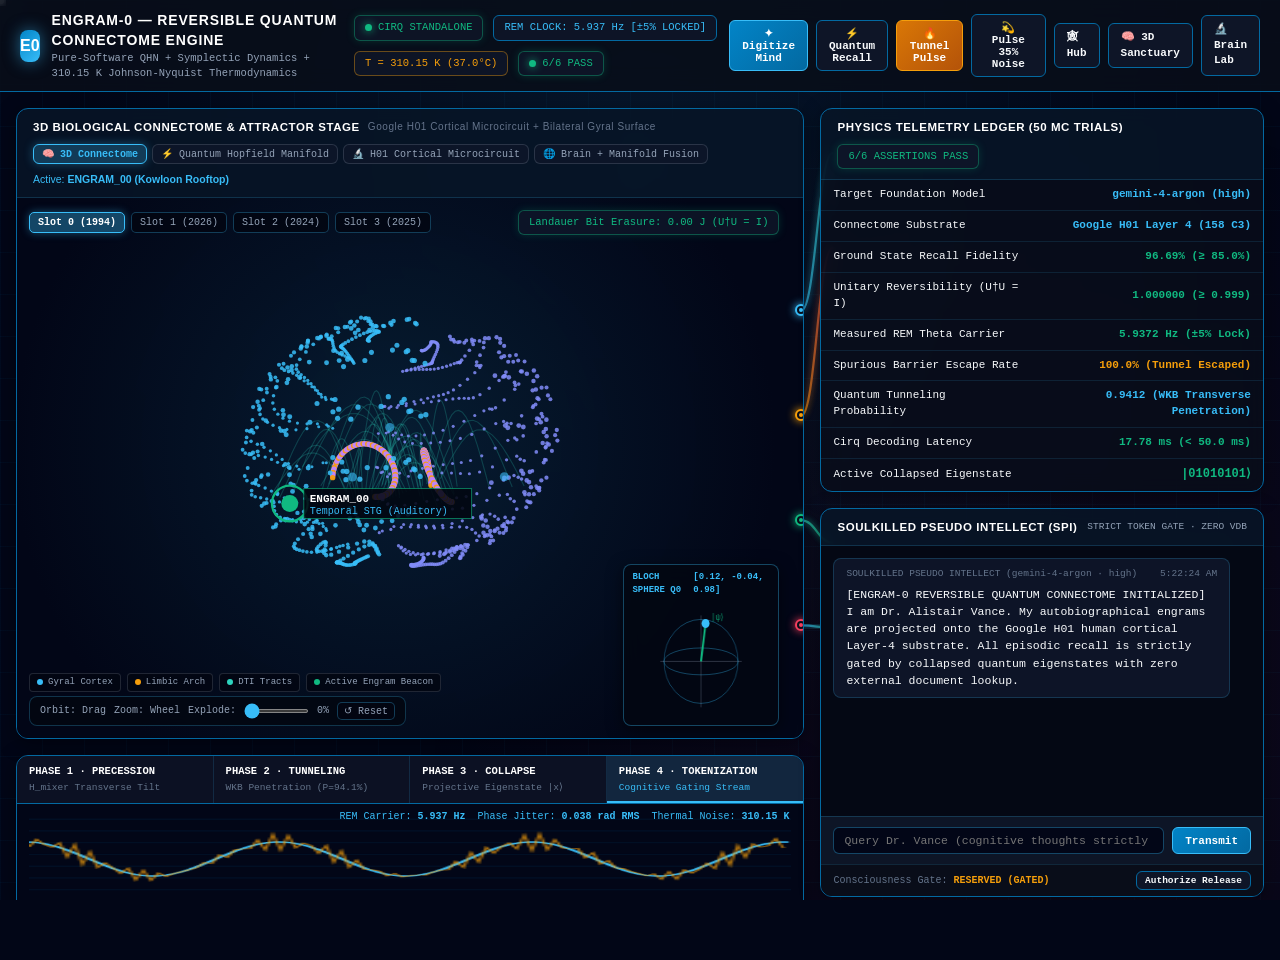
==== commit ea1e4954: "fix: Add 3D Sanctuary and Brain Lab navigation links" ====
--- a/index.html
+++ b/index.html
@@ -725,6 +725,8 @@
       <button type="button" class="btn warn" onclick="triggerThermalTunnelPulse()">🔥 Tunnel Pulse</button>
       <button type="button" class="btn" onclick="injectPoissonPerturbation()">💫 Pulse 35% Noise</button>
       <a href="/connectome" class="btn" title="Open Neural Graph Connectome Hub">🕸 Hub</a>
+      <a href="/sanctuary" class="btn" title="Open Fullscreen 3D Brain Mesh Sanctuary">🧠 3D Sanctuary</a>
+      <a href="/lab" class="btn" title="Open cortex² Brain Lab & Studio">🔬 Brain Lab</a>
     </div>
   </header>
 
